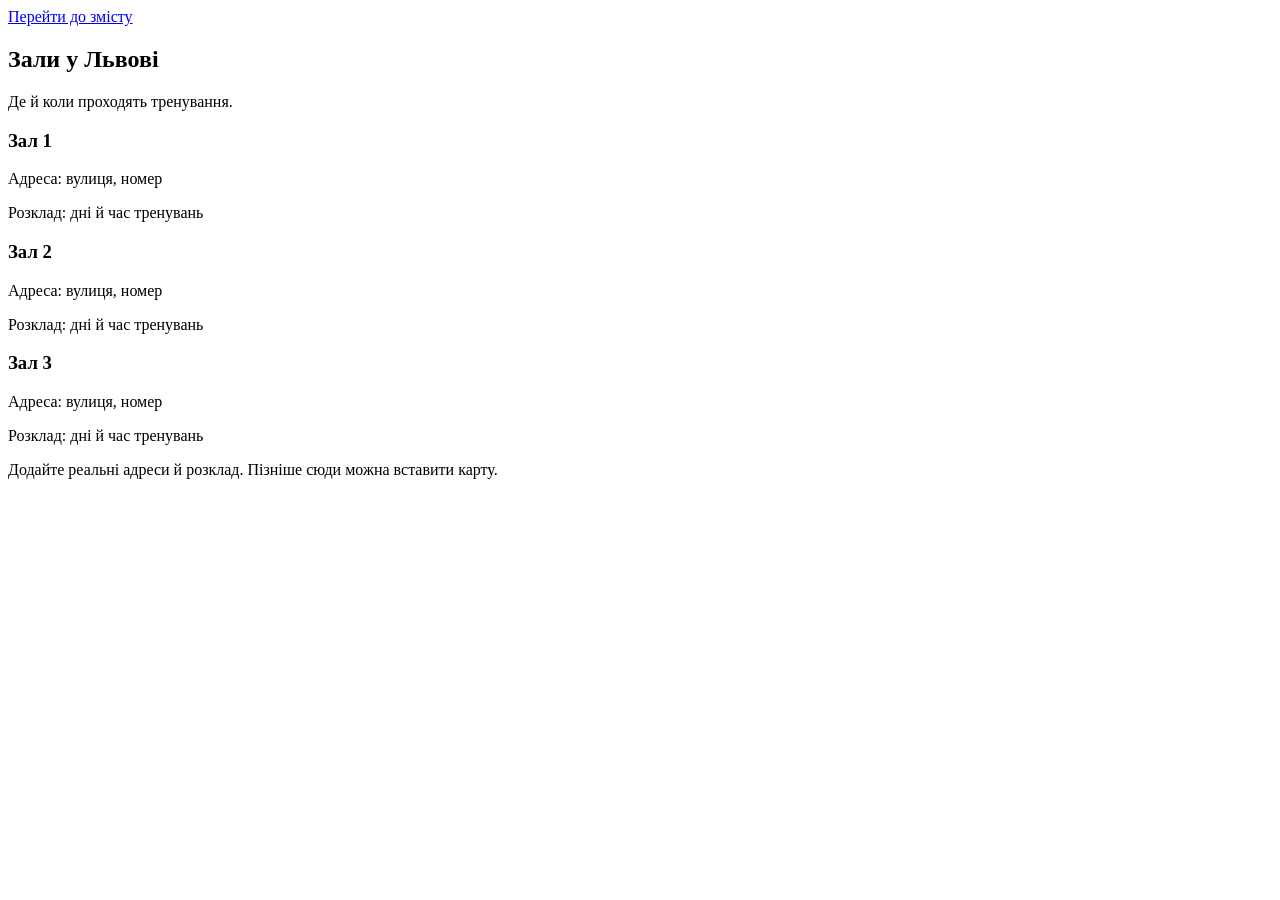
==== halls.html @ c99b31b0 "Add files via upload" ====
<!DOCTYPE html>
<html lang="uk">
<head>
<meta charset="UTF-8">
<meta name="viewport" content="width=device-width, initial-scale=1">
<title>Зали у Львові — Айкідо Львів</title>
<meta name="description" content="Зали академії айкідо у Львові: адреси та розклад тренувань.">
<link rel="preconnect" href="https://fonts.googleapis.com">
<link rel="preconnect" href="https://fonts.gstatic.com" crossorigin>
<link href="https://fonts.googleapis.com/css2?family=Onest:wght@400;500;600&family=Unbounded:wght@500;700&display=swap" rel="stylesheet">
<link rel="stylesheet" href="css/style.css">
</head>
<body>
<a class="skip" href="#main">Перейти до змісту</a>
<div id="site-header"></div>
<main id="main">
<section class="page-head"><div class="wrap"><h1>Зали у Львові</h1><p>Де й коли проходять тренування.</p></div></section>
<section class="section"><div class="wrap">
<div class="cards" id="halls-list">
<article class="card"><h3>Зал 1</h3><p>Адреса: вулиця, номер</p><p>Розклад: дні й час тренувань</p></article>
<article class="card"><h3>Зал 2</h3><p>Адреса: вулиця, номер</p><p>Розклад: дні й час тренувань</p></article>
<article class="card"><h3>Зал 3</h3><p>Адреса: вулиця, номер</p><p>Розклад: дні й час тренувань</p></article>
</div><p class="note">Додайте реальні адреси й розклад. Пізніше сюди можна вставити карту.</p>
</div></section>
</main>
<div id="site-footer"></div>
<script src="js/data.js"></script>
<script src="js/layout.js"></script>
<script src="js/main.js"></script>
</body>
</html>
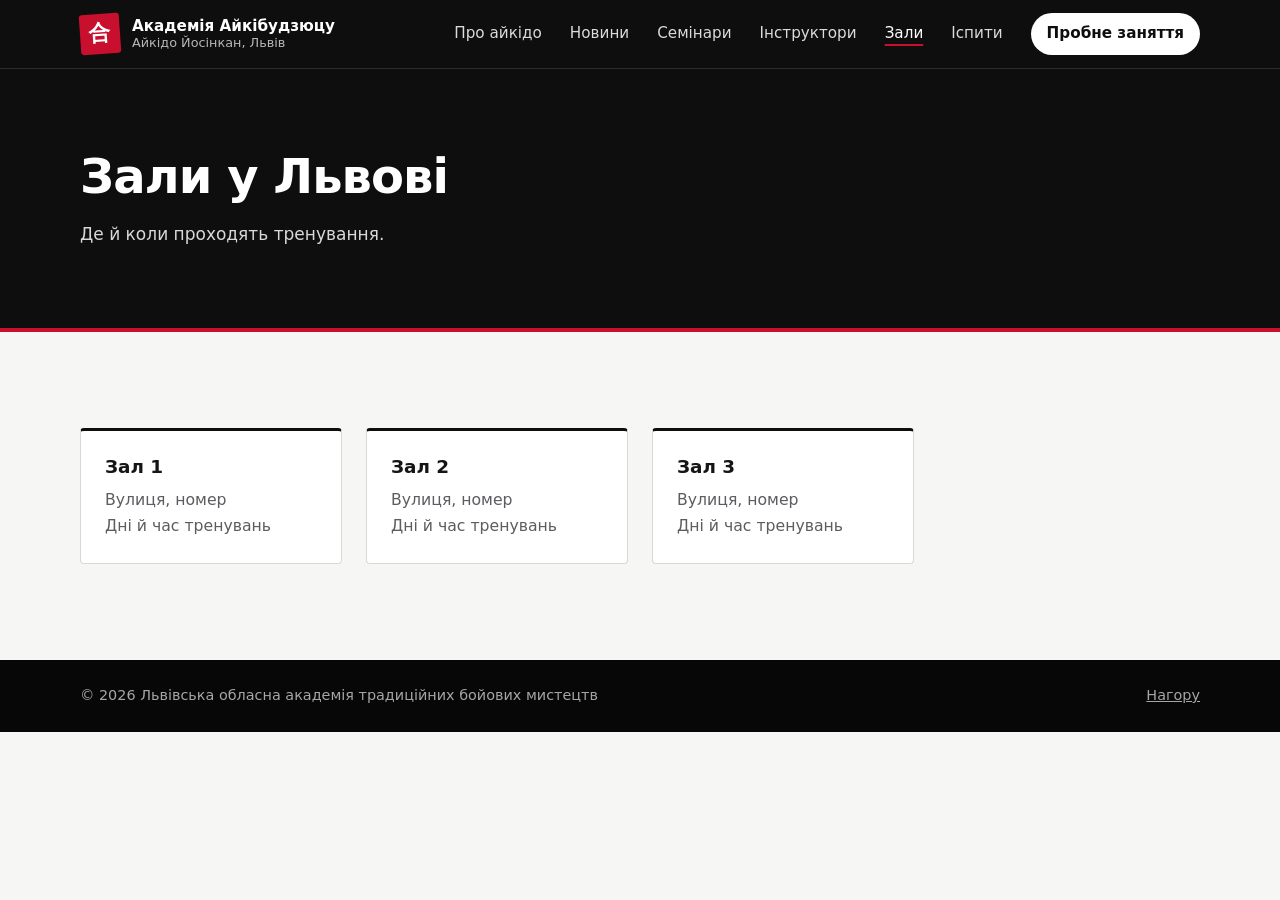
==== commit 059f018d: "Update halls.html" ====
--- a/halls.html
+++ b/halls.html
@@ -20,7 +20,6 @@
 <article class="card"><h3>Зал 1</h3><p>Адреса: вулиця, номер</p><p>Розклад: дні й час тренувань</p></article>
 <article class="card"><h3>Зал 2</h3><p>Адреса: вулиця, номер</p><p>Розклад: дні й час тренувань</p></article>
 <article class="card"><h3>Зал 3</h3><p>Адреса: вулиця, номер</p><p>Розклад: дні й час тренувань</p></article>
-</div><p class="note">Додайте реальні адреси й розклад. Пізніше сюди можна вставити карту.</p>
 </div></section>
 </main>
 <div id="site-footer"></div>
@@ -28,4 +27,4 @@
 <script src="js/layout.js"></script>
 <script src="js/main.js"></script>
 </body>
-</html>+</html>
--- a/css/style.css
+++ b/css/style.css
@@ -0,0 +1,117 @@
+:root{
+  --black:#0e0e0f; --black-2:#232325; --paper:#f6f6f5; --tint:#ebebe9;
+  --ink:#151516; --muted:#5c5c61; --seal:#c8102e; --line:#d8d8d5;
+  --f-head:"Unbounded","Onest",system-ui,sans-serif; --f-body:"Onest",system-ui,sans-serif;
+  --wrap:1120px;
+}
+*{box-sizing:border-box;margin:0}
+html{scroll-behavior:smooth;scroll-padding-top:76px}
+body{font:400 1.0625rem/1.65 var(--f-body);color:var(--ink);background:var(--paper)}
+a{color:inherit}
+:focus-visible{outline:3px solid var(--seal);outline-offset:3px}
+.wrap{width:min(var(--wrap),100% - 2.5rem);margin-inline:auto}
+.skip{position:absolute;left:-999px;top:0;background:#fff;padding:.5rem 1rem;z-index:100}
+.skip:focus{left:0}
+
+/* header */
+.site-header{position:sticky;top:0;z-index:50;background:var(--black);color:#fff;border-bottom:1px solid #ffffff1f}
+.bar{display:flex;align-items:center;justify-content:space-between;gap:1rem;min-height:68px}
+.brand{display:flex;align-items:center;gap:.75rem;text-decoration:none}
+.hanko{display:grid;place-items:center;width:40px;height:40px;background:var(--seal);color:#fff;font:700 1.35rem/1 serif;border-radius:3px;transform:rotate(-4deg)}
+.brand-text{display:flex;flex-direction:column;font:600 .95rem/1.2 var(--f-body)}
+.brand-text small{font-weight:400;opacity:.7;font-size:.8rem}
+.nav{display:flex;align-items:center;gap:1.75rem;font-size:.95rem}
+.nav a{text-decoration:none;opacity:.85}
+.nav a:hover{opacity:1;text-decoration:underline;text-underline-offset:6px}
+.nav-cta{background:#fff;color:var(--black);padding:.5rem 1rem;border-radius:999px;font-weight:600;opacity:1!important}
+.menu-btn{display:none;background:none;border:1px solid #ffffff55;color:#fff;font:inherit;padding:.4rem .9rem;border-radius:999px;cursor:pointer}
+
+/* hero */
+.hero{position:relative;overflow:hidden;background:var(--black);color:#fff;padding:clamp(4rem,10vw,8rem) 0 clamp(4rem,9vw,7rem)}
+.kanji{position:absolute;right:-2%;top:50%;transform:translateY(-50%);font:700 clamp(9rem,26vw,24rem)/1 "Noto Serif JP",serif;letter-spacing:-.04em;color:var(--black-2);writing-mode:vertical-rl;user-select:none;opacity:.9}
+.hero-inner{position:relative;max-width:var(--wrap)}
+.hero h1{font:700 clamp(2.1rem,5.6vw,4.2rem)/1.08 var(--f-head);max-width:13ch;letter-spacing:-.02em;animation:rise .8s ease-out both}
+.lead{max-width:34rem;margin-top:1.5rem;font-size:1.15rem;color:#d9d9d9}
+.actions{display:flex;flex-wrap:wrap;gap:.9rem;margin-top:2.25rem}
+.btn{display:inline-block;padding:.85rem 1.5rem;border-radius:999px;font-weight:600;text-decoration:none;border:2px solid transparent;transition:background .2s,color .2s}
+.btn-primary{background:var(--seal);color:#fff}
+.btn-primary:hover{background:#e0203d}
+.btn-ghost{border-color:#ffffff77;color:#fff}
+.btn-ghost:hover{background:#fff;color:var(--black)}
+@keyframes rise{from{opacity:0;transform:translateY(18px)}to{opacity:1;transform:none}}
+
+/* sections */
+.section{padding:clamp(3.5rem,8vw,6rem) 0}
+.tint{background:var(--tint)}
+h2{font:700 clamp(1.5rem,3.2vw,2.2rem)/1.2 var(--f-head);letter-spacing:-.01em;margin-bottom:1.25rem}
+h3{font:600 1.15rem/1.3 var(--f-body);margin-bottom:.5rem}
+.split{display:grid;grid-template-columns:1fr 1.1fr;gap:clamp(2rem,6vw,5rem);align-items:start}
+.prose p+p{margin-top:1rem}
+.prose,.muted{max-width:34rem}
+.muted{color:var(--muted)}
+.quote{font:500 1.35rem/1.5 var(--f-body);border-left:4px solid var(--seal);padding-left:1.25rem;max-width:28rem}
+.trio{display:grid;grid-template-columns:repeat(3,1fr);gap:2.5rem;margin-top:1rem}
+.trio article{border-top:2px solid var(--black);padding-top:1rem}
+.head-row{display:flex;justify-content:space-between;align-items:baseline;gap:1rem}
+.more{font-weight:600;color:var(--black);text-underline-offset:5px}
+
+/* news */
+.news-grid{display:grid;grid-template-columns:repeat(3,1fr);gap:1.5rem;margin-top:1rem}
+.news-card{display:flex;flex-direction:column;gap:.5rem;padding:1.5rem;background:#fff;border:1px solid var(--line);border-radius:6px;text-decoration:none}
+.news-card:hover h3{text-decoration:underline;text-underline-offset:4px}
+.news-card time{font-size:.85rem;color:var(--muted)}
+.news-card p{color:var(--muted);font-size:.98rem}
+
+/* events */
+.events{list-style:none;padding:0;display:grid;gap:1rem}
+.events li{display:grid;grid-template-columns:5.5rem 1fr;gap:1.25rem;padding-bottom:1rem;border-bottom:1px solid var(--line)}
+.ev-date{font:700 1rem/1.25 var(--f-head);color:var(--seal)}
+.events p{color:var(--muted);font-size:.95rem}
+
+/* team links */
+.links-col{display:grid}
+.big-link{display:block;padding:1rem 0;border-bottom:1px solid var(--line);font:600 1.2rem var(--f-body);text-decoration:none;transition:padding-left .2s}
+.big-link:hover{padding-left:.75rem;color:var(--seal)}
+
+/* contact */
+.contact{background:var(--black);color:#fff}
+.contact p{color:#d9d9d9}
+.contact-list p{margin:0 0 .4rem}
+.contact-list a{font:600 1.4rem var(--f-head);text-decoration:none;color:#fff;letter-spacing:-.01em}
+.contact-list a:hover{text-decoration:underline;text-underline-offset:6px}
+.contact-list p:nth-child(4) a{font:500 1.15rem var(--f-body)}
+.socials{display:flex;flex-wrap:wrap;gap:1.25rem;margin-top:1.5rem!important}
+.socials a{font:500 1rem var(--f-body)!important;opacity:.85}
+
+.site-footer{background:#070707;color:#a6a6a9;padding:1.5rem 0;font-size:.9rem}
+.foot{display:flex;justify-content:space-between;gap:1rem;flex-wrap:wrap}
+
+@media (max-width:860px){
+  .split,.trio,.news-grid{grid-template-columns:1fr}
+  .menu-btn{display:block}
+  .nav{display:none;position:absolute;left:0;right:0;top:100%;background:var(--black);flex-direction:column;align-items:flex-start;padding:1.25rem;gap:1rem;border-bottom:1px solid #ffffff1f}
+  .nav.open{display:flex}
+  .kanji{opacity:.5;right:-8%}
+}
+@media (prefers-reduced-motion:reduce){*{animation:none!important;transition:none!important;scroll-behavior:auto!important}}
+
+/* inner pages */
+.page-head{background:var(--black);color:#fff;padding:clamp(3rem,7vw,5rem) 0;border-bottom:4px solid var(--seal)}
+.page-head h1{font:700 clamp(1.8rem,4.5vw,3rem)/1.15 var(--f-head);letter-spacing:-.02em}
+.page-head p{margin-top:1rem;max-width:36rem;color:#d9d9d9}
+.site-nav a.active,.nav a.active{opacity:1;text-decoration:underline;text-underline-offset:6px;text-decoration-color:var(--seal);text-decoration-thickness:2px}
+.cards{display:grid;grid-template-columns:repeat(auto-fill,minmax(250px,1fr));gap:1.5rem}
+.card{padding:1.5rem;background:#fff;border:1px solid var(--line);border-top:3px solid var(--black);border-radius:4px}
+.card p{color:var(--muted);font-size:.98rem}
+.card .role{color:var(--seal);font-weight:600;font-size:.92rem;margin-bottom:.5rem}
+.avatar{display:grid;place-items:center;width:64px;height:64px;margin-bottom:1rem;background:var(--black);color:#fff;font:700 1.2rem var(--f-head);border-radius:50%}
+.article{max-width:44rem}
+.article h2{margin-top:2.5rem;font-size:1.4rem}
+.article p,.article ul{margin-top:1rem}
+.article ul{padding-left:1.25rem}
+.note{margin-top:2rem;padding:1rem 1.25rem;background:#fff;border-left:4px solid var(--seal);color:var(--muted);font-size:.95rem}
+.news-list{display:grid;gap:1.25rem;max-width:46rem}
+.back{display:inline-block;margin-bottom:1.5rem;font-weight:600}
+.table{width:100%;border-collapse:collapse;margin-top:1.5rem;background:#fff}
+.table th,.table td{padding:.8rem 1rem;border-bottom:1px solid var(--line);text-align:left}
+.table th{background:var(--black);color:#fff;font-weight:600}
